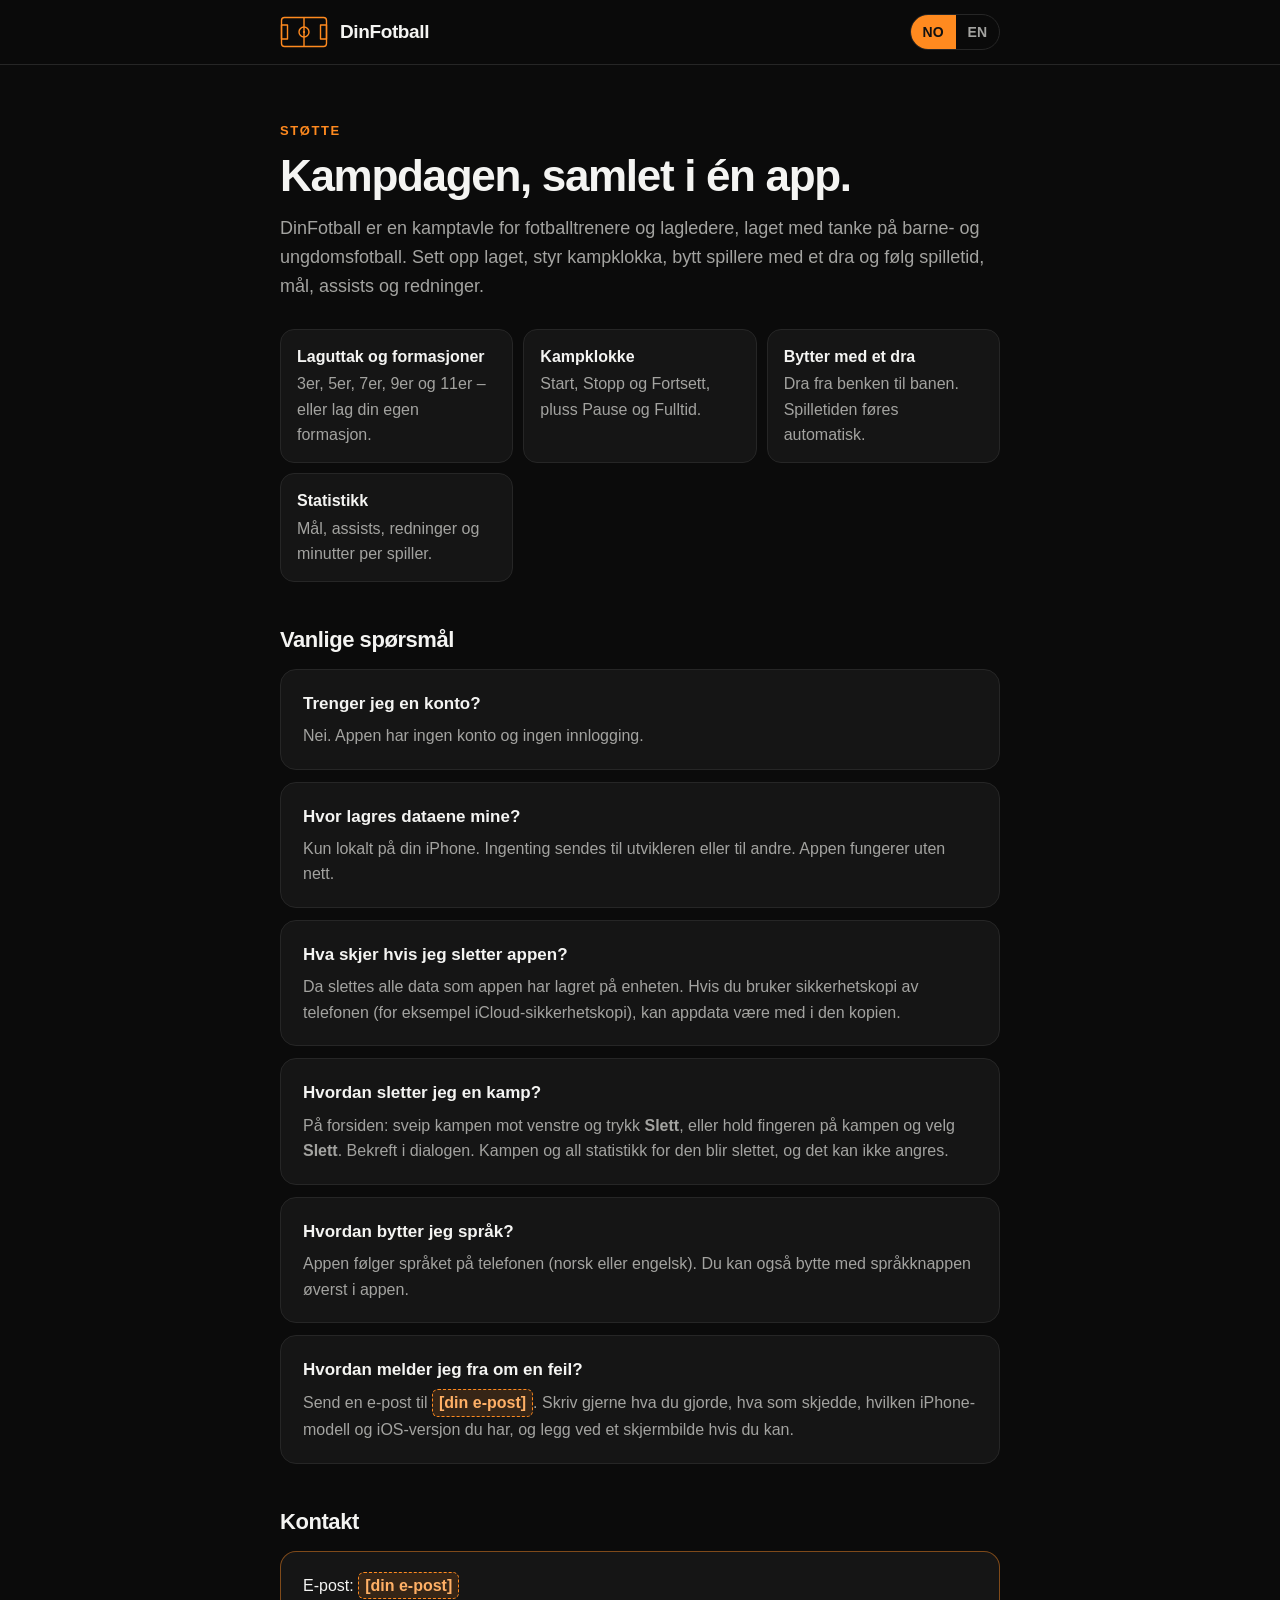
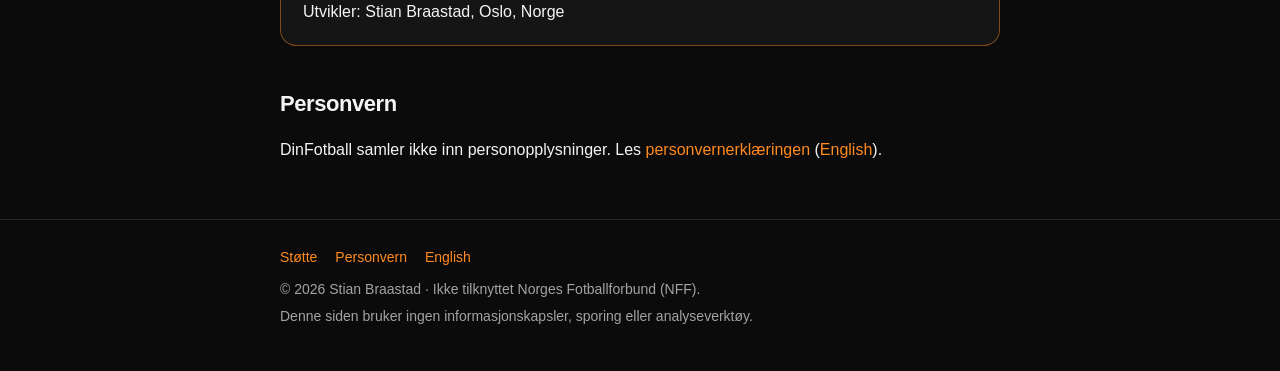
==== index.html @ acdfb415 "DinFotball support and privacy pages" ====
<!doctype html>
<html lang="no">
<head>
<meta charset="utf-8">
<meta name="viewport" content="width=device-width,initial-scale=1,viewport-fit=cover">
<title>DinFotball – støtte</title>
<meta name="description" content="Støtte og kontakt for DinFotball, kamptavla for fotballtrenere og lagledere.">
<meta name="theme-color" content="#0B0B0B">
<meta name="color-scheme" content="dark">
<meta name="referrer" content="no-referrer">
<link rel="stylesheet" href="style.css">
<link rel="icon" href="data:image/svg+xml,%3Csvg xmlns='http://www.w3.org/2000/svg' viewBox='0 0 48 32'%3E%3Crect width='48' height='32' rx='5' fill='%230B0B0B'/%3E%3Cg fill='none' stroke='%23FF8A1F' stroke-width='2'%3E%3Crect x='3' y='3' width='42' height='26' rx='3'/%3E%3Cline x1='24' y1='3' x2='24' y2='29'/%3E%3Ccircle cx='24' cy='16' r='5'/%3E%3C/g%3E%3C/svg%3E">
</head>
<body>
<header><div class="wrap bar">
<a class="brand" href="./"><svg class="logo" viewBox="0 0 48 32" width="48" height="32" aria-hidden="true" focusable="false"><g fill="none" stroke="#FF8A1F" stroke-width="1.4" stroke-linejoin="round"><rect x="1.5" y="1.5" width="45" height="29" rx="3"/><line x1="24" y1="1.5" x2="24" y2="30.5"/><circle cx="24" cy="16" r="5"/><rect x="1.5" y="9" width="6" height="14"/><rect x="40.5" y="9" width="6" height="14"/></g><circle cx="24" cy="16" r="1.1" fill="#FF8A1F"/></svg><span>DinFotball</span></a>
<nav class="lang" aria-label="Språk"><span>NO</span><a href="en.html" hreflang="en" lang="en">EN</a></nav>
</div></header>
<main class="wrap">

<section class="hero">
<p class="eyebrow">Støtte</p>
<h1>Kampdagen, samlet i én app.</h1>
<p class="lead">DinFotball er en kamptavle for fotballtrenere og lagledere, laget med tanke på barne- og ungdomsfotball. Sett opp laget, styr kampklokka, bytt spillere med et dra og følg spilletid, mål, assists og redninger.</p>
</section>
<ul class="features">
<li><strong>Laguttak og formasjoner</strong>3er, 5er, 7er, 9er og 11er – eller lag din egen formasjon.</li>
<li><strong>Kampklokke</strong>Start, Stopp og Fortsett, pluss Pause og Fulltid.</li>
<li><strong>Bytter med et dra</strong>Dra fra benken til banen. Spilletiden føres automatisk.</li>
<li><strong>Statistikk</strong>Mål, assists, redninger og minutter per spiller.</li>
</ul>
<h2>Vanlige spørsmål</h2>
<div class="faq">
<div class="card"><h3>Trenger jeg en konto?</h3><p>Nei. Appen har ingen konto og ingen innlogging.</p></div>
<div class="card"><h3>Hvor lagres dataene mine?</h3><p>Kun lokalt på din iPhone. Ingenting sendes til utvikleren eller til andre. Appen fungerer uten nett.</p></div>
<div class="card"><h3>Hva skjer hvis jeg sletter appen?</h3><p>Da slettes alle data som appen har lagret på enheten. Hvis du bruker sikkerhetskopi av telefonen (for eksempel iCloud-sikkerhetskopi), kan appdata være med i den kopien.</p></div>
<div class="card"><h3>Hvordan sletter jeg en kamp?</h3><p>På forsiden: sveip kampen mot venstre og trykk <strong>Slett</strong>, eller hold fingeren på kampen og velg <strong>Slett</strong>. Bekreft i dialogen. Kampen og all statistikk for den blir slettet, og det kan ikke angres.</p></div>
<div class="card"><h3>Hvordan bytter jeg språk?</h3><p>Appen følger språket på telefonen (norsk eller engelsk). Du kan også bytte med språkknappen øverst i appen.</p></div>
<div class="card"><h3>Hvordan melder jeg fra om en feil?</h3><p>Send en e-post til <span class="placeholder">[din e-post]</span>. Skriv gjerne hva du gjorde, hva som skjedde, hvilken iPhone-modell og iOS-versjon du har, og legg ved et skjermbilde hvis du kan.</p></div>
</div>
<h2>Kontakt</h2>
<div class="card contact"><p style="margin:0">E-post: <span class="placeholder">[din e-post]</span><br>Utvikler: Stian Braastad, Oslo, Norge</p></div>
<h2>Personvern</h2>
<p>DinFotball samler ikke inn personopplysninger. Les <a href="personvern.html">personvernerklæringen</a> (<a href="privacy.html" hreflang="en">English</a>).</p>

</main>
<footer><div class="wrap">
<nav><a href="./">Støtte</a><a href="personvern.html">Personvern</a><a href="en.html">English</a></nav>
<p>© 2026 Stian Braastad · Ikke tilknyttet Norges Fotballforbund (NFF).</p>
<p>Denne siden bruker ingen informasjonskapsler, sporing eller analyseverktøy.</p>
</div></footer>
</body>
</html>
---- style.css ----
:root{--bg:#0B0B0B;--card:#151515;--line:#262626;--text:#F4F4F2;--muted:#A3A3A0;--accent:#FF8A1F;--accent-2:#FFB066}
*{box-sizing:border-box}
html{-webkit-text-size-adjust:100%}
body{margin:0;background:var(--bg);color:var(--text);font:16px/1.6 -apple-system,BlinkMacSystemFont,"SF Pro Text","Segoe UI",Roboto,"Helvetica Neue",Arial,sans-serif;-webkit-font-smoothing:antialiased}
a{color:var(--accent);text-decoration:none}
a:hover,a:focus-visible{color:var(--accent-2);text-decoration:underline}
.wrap{max-width:760px;margin:0 auto;padding:0 20px}
header{border-bottom:1px solid var(--line);position:sticky;top:0;background:rgba(11,11,11,.92);backdrop-filter:saturate(1.4) blur(10px);-webkit-backdrop-filter:saturate(1.4) blur(10px);z-index:2}
.bar{display:flex;align-items:center;justify-content:space-between;height:64px;gap:12px}
.brand{display:flex;align-items:center;gap:12px;color:var(--text);font-weight:750;font-size:19px;letter-spacing:-.02em}
.brand:hover{text-decoration:none;color:var(--text)}
.lang{display:flex;border:1px solid var(--line);border-radius:999px;overflow:hidden;font-size:14px;font-weight:600}
.lang a,.lang span{padding:6px 12px;color:var(--muted)}
.lang span{background:var(--accent);color:#111}
.lang a:hover{color:var(--text);text-decoration:none}
.hero{padding:56px 0 28px}
.eyebrow{color:var(--accent);font-size:13px;font-weight:700;letter-spacing:.12em;text-transform:uppercase;margin:0 0 10px}
h1{font-size:clamp(30px,6vw,44px);line-height:1.1;letter-spacing:-.03em;margin:0 0 14px}
h2{font-size:22px;letter-spacing:-.02em;margin:40px 0 12px}
h3{font-size:17px;margin:0 0 6px}
.lead{color:var(--muted);font-size:18px;margin:0}
.card{background:var(--card);border:1px solid var(--line);border-radius:16px;padding:20px 22px;margin:12px 0}
.faq .card p{margin:0;color:var(--muted)}
ul.features{list-style:none;padding:0;margin:0;display:grid;grid-template-columns:repeat(auto-fit,minmax(220px,1fr));gap:10px}
ul.features li{background:var(--card);border:1px solid var(--line);border-radius:14px;padding:14px 16px;color:var(--muted)}
ul.features li strong{display:block;color:var(--text);font-weight:650;margin-bottom:2px}
.contact{border-color:rgba(255,138,31,.45)}
.placeholder{display:inline-block;background:rgba(255,138,31,.14);color:var(--accent-2);border:1px dashed var(--accent);border-radius:6px;padding:0 6px;font-weight:650}
.policy h2{font-size:19px;margin:32px 0 8px}
.policy p,.policy li{color:#D6D6D3}
.policy .meta{color:var(--muted);margin:0}
.summary{border-left:3px solid var(--accent)}
footer{border-top:1px solid var(--line);margin-top:56px;padding:26px 0 40px;color:var(--muted);font-size:14px}
footer nav{display:flex;flex-wrap:wrap;gap:8px 18px;margin-bottom:10px}
footer p{margin:4px 0}
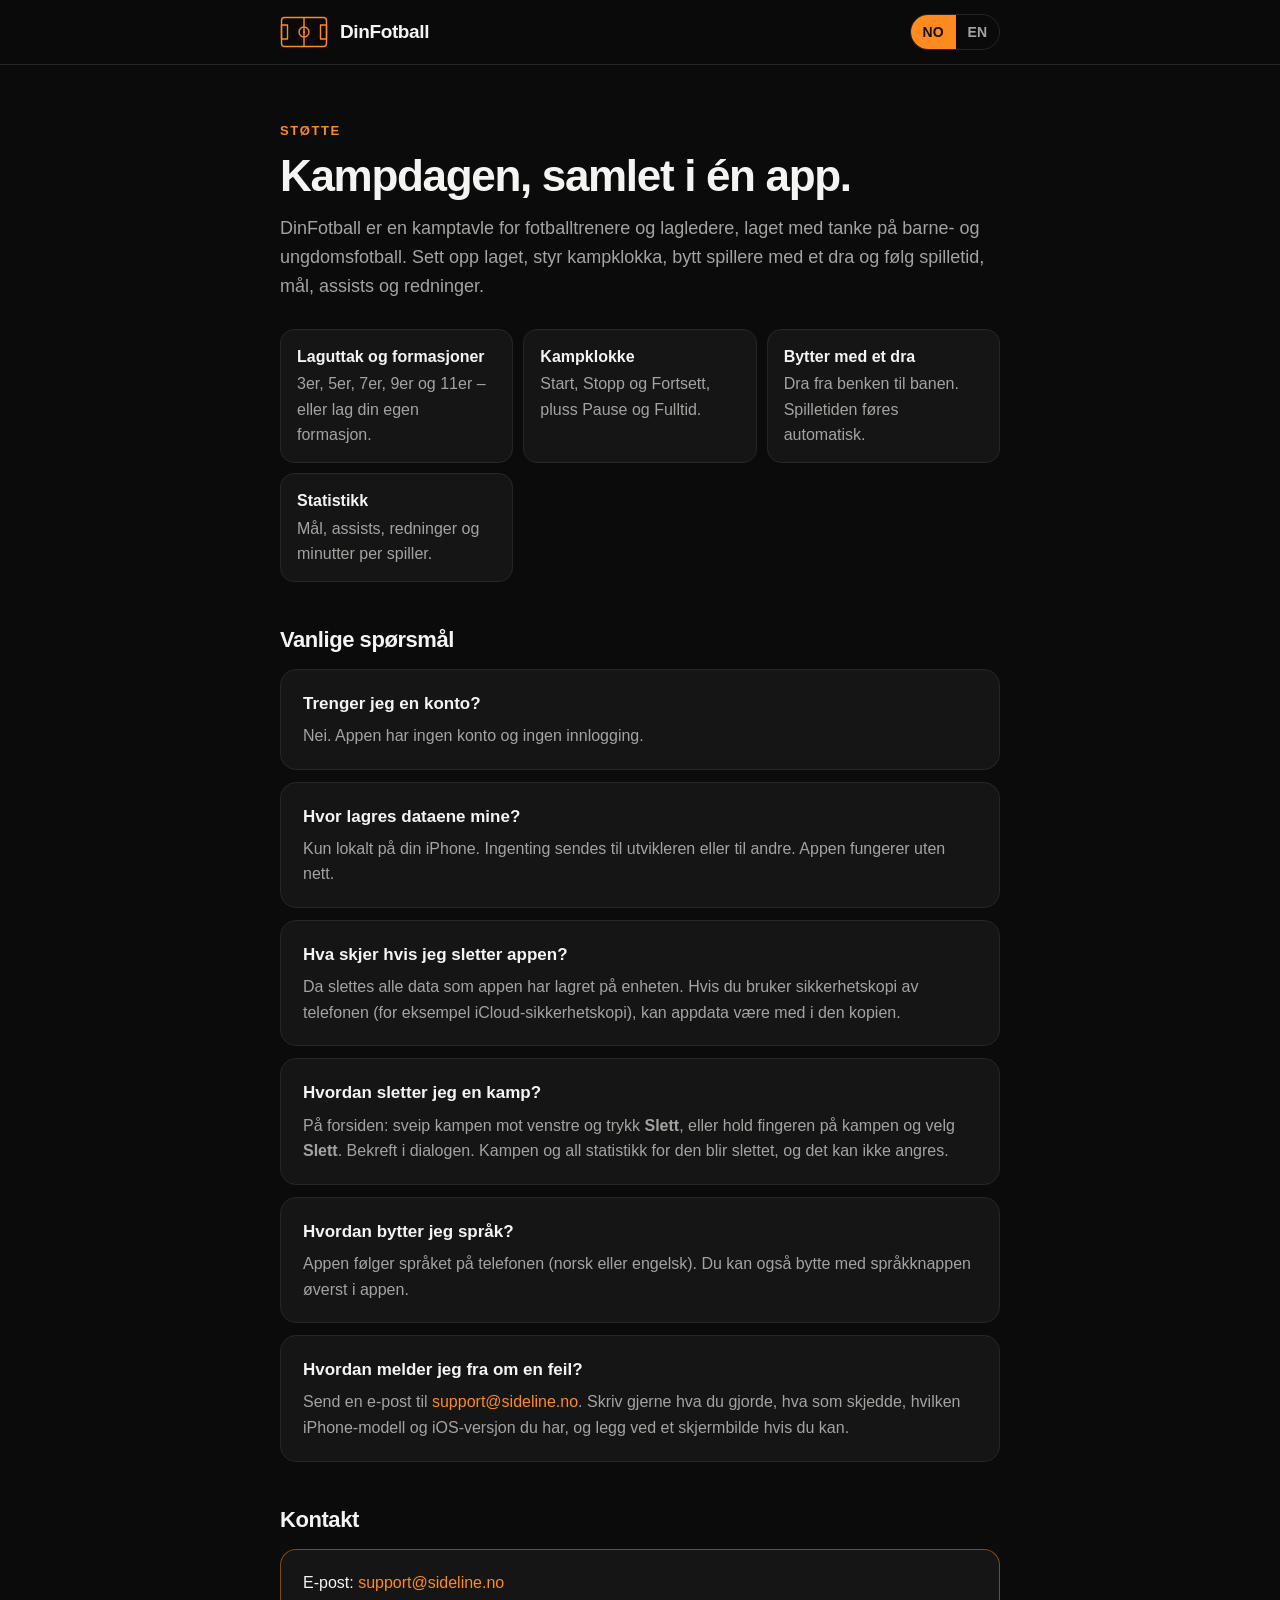
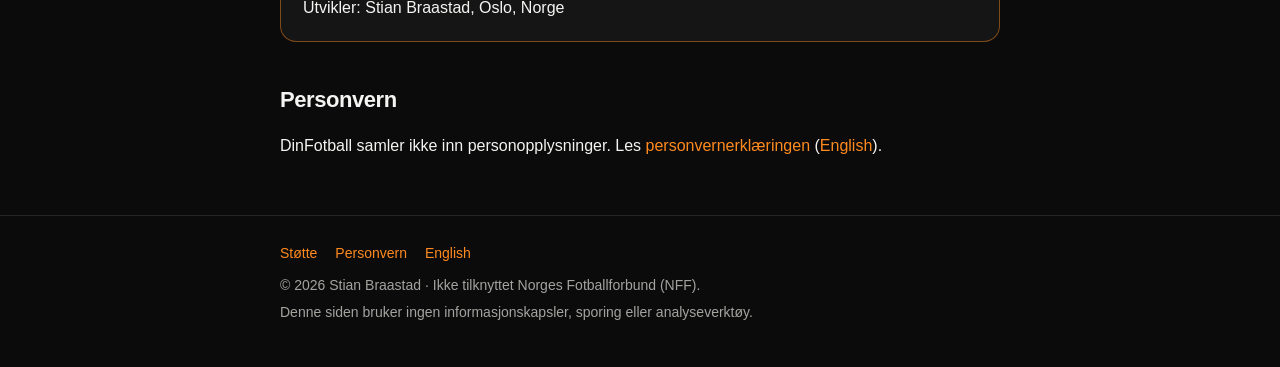
==== commit b2811164: "Use support@sideline.no as contact email" ====
--- a/index.html
+++ b/index.html
@@ -36,10 +36,10 @@
 <div class="card"><h3>Hva skjer hvis jeg sletter appen?</h3><p>Da slettes alle data som appen har lagret på enheten. Hvis du bruker sikkerhetskopi av telefonen (for eksempel iCloud-sikkerhetskopi), kan appdata være med i den kopien.</p></div>
 <div class="card"><h3>Hvordan sletter jeg en kamp?</h3><p>På forsiden: sveip kampen mot venstre og trykk <strong>Slett</strong>, eller hold fingeren på kampen og velg <strong>Slett</strong>. Bekreft i dialogen. Kampen og all statistikk for den blir slettet, og det kan ikke angres.</p></div>
 <div class="card"><h3>Hvordan bytter jeg språk?</h3><p>Appen følger språket på telefonen (norsk eller engelsk). Du kan også bytte med språkknappen øverst i appen.</p></div>
-<div class="card"><h3>Hvordan melder jeg fra om en feil?</h3><p>Send en e-post til <span class="placeholder">[din e-post]</span>. Skriv gjerne hva du gjorde, hva som skjedde, hvilken iPhone-modell og iOS-versjon du har, og legg ved et skjermbilde hvis du kan.</p></div>
+<div class="card"><h3>Hvordan melder jeg fra om en feil?</h3><p>Send en e-post til <a href="mailto:support@sideline.no">support@sideline.no</a>. Skriv gjerne hva du gjorde, hva som skjedde, hvilken iPhone-modell og iOS-versjon du har, og legg ved et skjermbilde hvis du kan.</p></div>
 </div>
 <h2>Kontakt</h2>
-<div class="card contact"><p style="margin:0">E-post: <span class="placeholder">[din e-post]</span><br>Utvikler: Stian Braastad, Oslo, Norge</p></div>
+<div class="card contact"><p style="margin:0">E-post: <a href="mailto:support@sideline.no">support@sideline.no</a><br>Utvikler: Stian Braastad, Oslo, Norge</p></div>
 <h2>Personvern</h2>
 <p>DinFotball samler ikke inn personopplysninger. Les <a href="personvern.html">personvernerklæringen</a> (<a href="privacy.html" hreflang="en">English</a>).</p>
 
